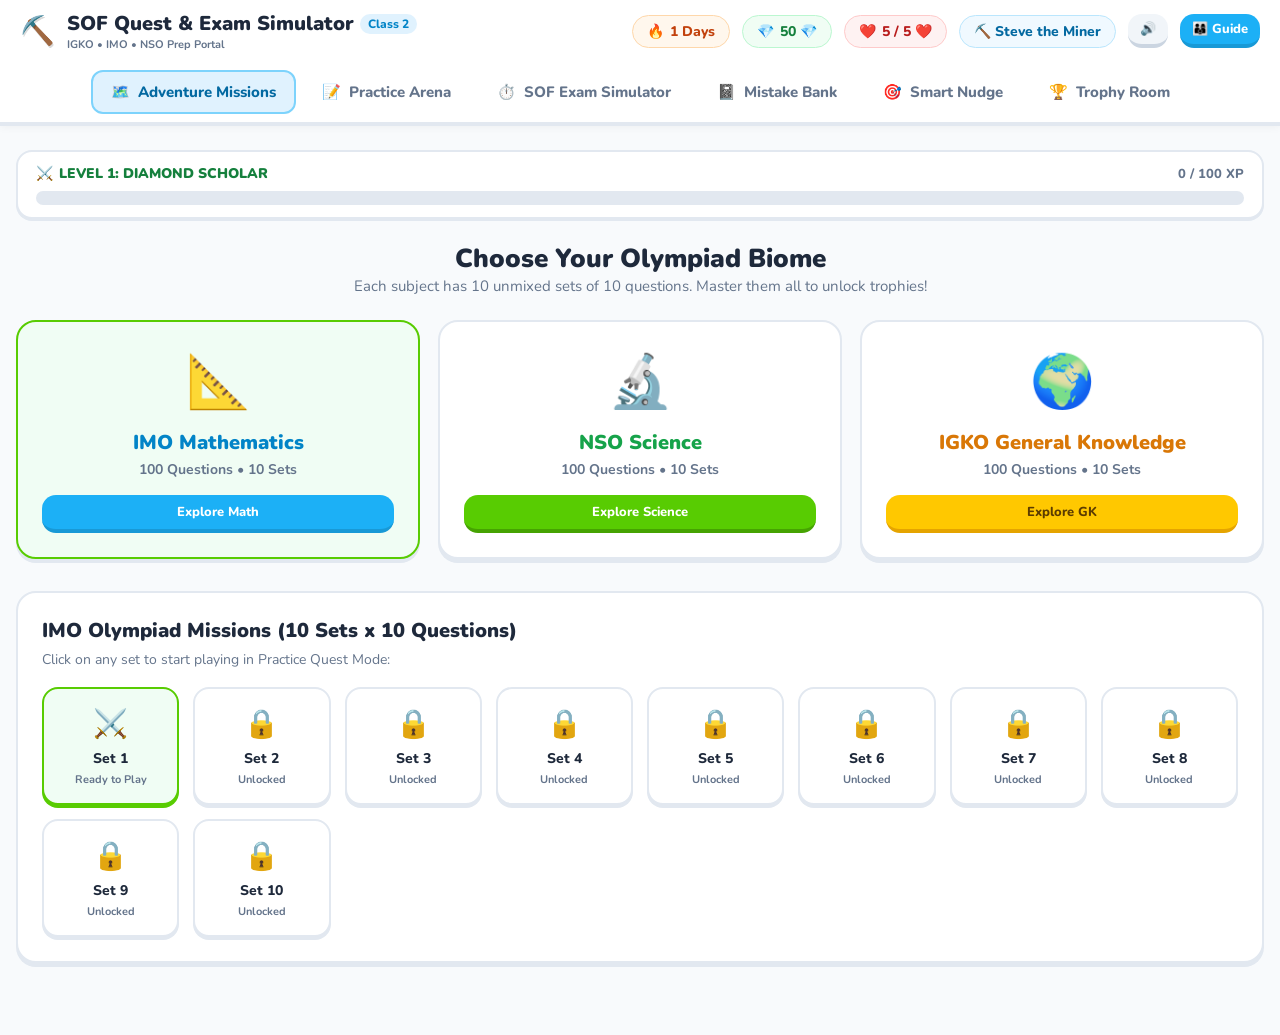
==== index.html @ 1755561b "Initial commit: SOF Olympiad Class 2 prep app, 300 Qs, mockups, and exam simulator" ====
<!DOCTYPE html>
<html lang="en">
<head>
  <meta charset="UTF-8">
  <meta name="viewport" content="width=device-width, initial-scale=1.0">
  <title>SOF Olympiad Class 2 - Quest & Official Exam Simulator</title>
  <link rel="preconnect" href="https://fonts.googleapis.com">
  <link href="https://fonts.googleapis.com/css2?family=Nunito:wght@600;700;800;900&display=swap" rel="stylesheet">
  <link rel="stylesheet" href="css/main.css">
  <link rel="stylesheet" href="css/minecraft-theme.css">
  <link rel="stylesheet" href="css/exam-simulator.css">
</head>
<body>

  <!-- Top Navigation Header -->
  <header class="app-header">
    <div class="header-inner">
      <div class="brand-section" onclick="window.app.switchTab('quest')">
        <span class="brand-icon">⛏️</span>
        <div>
          <div class="brand-title">
            SOF Quest & Exam Simulator
            <span class="brand-badge">Class 2</span>
          </div>
          <div style="font-size: 11px; color: var(--text-muted); font-weight: 700;">IGKO • IMO • NSO Prep Portal</div>
        </div>
      </div>

      <!-- Minecraft Status HUD -->
      <div class="mc-hud">
        <div class="mc-stat-pill streak" title="Daily Practice Streak">
          <span>🔥</span>
          <span id="hud-streak-val">1 Day</span>
        </div>
        <div class="mc-stat-pill emeralds" title="Minecraft Emeralds Earned">
          <span>💎</span>
          <span id="hud-emeralds-val">50 💎</span>
        </div>
        <div class="mc-stat-pill hearts" title="Hearts Remaining">
          <span>❤️</span>
          <span id="hud-hearts-val">5 / 5 ❤️</span>
        </div>
        <div class="mc-stat-pill companion" title="Click to Change Mascot Companion" onclick="window.app.switchTab('trophies')">
          <span id="hud-companion-val">⛏️ Steve</span>
        </div>

        <!-- Utility Buttons -->
        <button class="btn-tactile btn-secondary" style="padding: 6px 12px; font-size: 13px;" onclick="window.audioManager.toggleSpeech(); alert('Voice read-aloud: ' + (window.audioManager.speechEnabled ? 'ON' : 'OFF'));">
          🔊
        </button>
        <button class="btn-tactile btn-blue" style="padding: 6px 12px; font-size: 13px;" onclick="window.app.openParentModal()">
          👨‍👩‍👦 Guide
        </button>
      </div>
    </div>

    <!-- Navigation Tabs Bar -->
    <nav class="nav-tabs-bar">
      <button class="nav-tab-btn active" id="nav-btn-quest" onclick="window.app.switchTab('quest')">
        <span>🗺️</span>
        <span>Adventure Missions</span>
      </button>
      <button class="nav-tab-btn" id="nav-btn-quiz" onclick="window.app.switchTab('quiz')">
        <span>📝</span>
        <span>Practice Arena</span>
      </button>
      <button class="nav-tab-btn" id="nav-btn-exam" onclick="window.app.switchTab('exam')">
        <span>⏱️</span>
        <span>SOF Exam Simulator</span>
      </button>
      <button class="nav-tab-btn" id="nav-btn-mistakes" onclick="window.app.switchTab('mistakes')">
        <span>📓</span>
        <span>Mistake Bank</span>
      </button>
      <button class="nav-tab-btn" id="nav-btn-weakareas" onclick="window.app.switchTab('weakareas')">
        <span>🎯</span>
        <span>Smart Nudge</span>
      </button>
      <button class="nav-tab-btn" id="nav-btn-trophies" onclick="window.app.switchTab('trophies')">
        <span>🏆</span>
        <span>Trophy Room</span>
      </button>
    </nav>
  </header>

  <!-- Main Application Stage -->
  <main class="main-stage">
    
    <!-- Minecraft XP Bar Widget -->
    <div class="xp-level-container">
      <div class="xp-header">
        <div class="xp-title">
          <span>⚔️</span>
          <span id="hud-level-title">LEVEL 1: DIAMOND SCHOLAR</span>
        </div>
        <div class="xp-ratio" id="hud-xp-ratio">0 / 100 XP</div>
      </div>
      <div class="xp-bar-track">
        <div class="xp-bar-fill" id="hud-xp-fill" style="width: 0%;"></div>
      </div>
    </div>

    <!-- ========================================== -->
    <!-- TAB 1: ADVENTURE MISSIONS (SUBJECT & SETS) -->
    <!-- ========================================== -->
    <section id="pane-quest" class="tab-pane active">
      <div style="text-align: center; margin-bottom: 24px;">
        <h1 style="font-size: 26px; font-weight: 900; color: #1e293b;">Choose Your Olympiad Biome</h1>
        <p style="color: var(--text-muted); font-size: 15px;">Each subject has 10 unmixed sets of 10 questions. Master them all to unlock trophies!</p>
      </div>

      <!-- Subject Biome Selector -->
      <div class="grid-3" style="margin-bottom: 32px;">
        <div class="biome-card active-subject" id="biome-imo" onclick="window.app.selectSubject('IMO')">
          <div class="biome-icon">📐</div>
          <div class="biome-title" style="color: #0284c7;">IMO Mathematics</div>
          <div class="biome-subtitle">100 Questions • 10 Sets</div>
          <button class="btn-tactile btn-blue" style="width: 100%; font-size: 13px; padding: 8px;">Explore Math</button>
        </div>

        <div class="biome-card" id="biome-nso" onclick="window.app.selectSubject('NSO')">
          <div class="biome-icon">🔬</div>
          <div class="biome-title" style="color: #16a34a;">NSO Science</div>
          <div class="biome-subtitle">100 Questions • 10 Sets</div>
          <button class="btn-tactile btn-green" style="width: 100%; font-size: 13px; padding: 8px;">Explore Science</button>
        </div>

        <div class="biome-card" id="biome-igko" onclick="window.app.selectSubject('IGKO')">
          <div class="biome-icon">🌍</div>
          <div class="biome-title" style="color: #d97706;">IGKO General Knowledge</div>
          <div class="biome-subtitle">100 Questions • 10 Sets</div>
          <button class="btn-tactile btn-yellow" style="width: 100%; font-size: 13px; padding: 8px;">Explore GK</button>
        </div>
      </div>

      <!-- Mission Sets Grid -->
      <div class="card-box">
        <h2 id="active-subject-title" style="font-size: 20px; font-weight: 900; margin-bottom: 6px; color: #1e293b;">
          IMO Mathematics Missions (10 Sets x 10 Questions)
        </h2>
        <p style="color: var(--text-muted); font-size: 14px; margin-bottom: 16px;">Click on any set to start playing in Practice Quest Mode:</p>
        <div class="set-nodes-grid" id="sets-node-container"></div>
      </div>
    </section>

    <!-- ========================================== -->
    <!-- TAB 2: PRACTICE QUIZ ARENA                -->
    <!-- ========================================== -->
    <section id="pane-quiz" class="tab-pane">
      <div id="practice-card-container">
        <!-- Will be dynamically populated by QuizEngine -->
        <div style="text-align: center; padding: 48px; background: #fff; border-radius: 20px; border: 2px solid var(--border);">
          <div style="font-size: 48px; margin-bottom: 12px;">🗺️</div>
          <h3 style="font-size: 20px; font-weight: 800; margin-bottom: 8px;">No Quiz Currently Running</h3>
          <p style="color: var(--text-muted); font-size: 15px; margin-bottom: 20px;">
            Head over to the Adventure Missions tab and choose a question set to begin!
          </p>
          <button class="btn-tactile btn-blue" onclick="window.app.switchTab('quest')">
            Pick a Mission Set ➜
          </button>
        </div>
      </div>
    </section>

    <!-- ========================================== -->
    <!-- TAB 3: SOF EXAM SIMULATOR (TCS iON)        -->
    <!-- ========================================== -->
    <section id="pane-exam" class="tab-pane">
      <div style="margin-bottom: 24px;">
        <h1 style="font-size: 26px; font-weight: 900; color: #02569b;">SOF Official Exam Simulator</h1>
        <p style="color: var(--text-muted); font-size: 15px;">
          Replicates the real Science Olympiad Foundation (TCS iON) computer exam screen to build test-day familiarity.
        </p>
      </div>

      <!-- Quick Launch Exam Bar -->
      <div class="card-box" style="margin-bottom: 24px; background: #f0fdf4; border-color: #bbf7d0;">
        <h3 style="font-size: 18px; font-weight: 900; color: #166534; margin-bottom: 12px;">Choose Exam Configuration</h3>
        <div style="display: flex; gap: 12px; flex-wrap: wrap; align-items: center;">
          <select id="exam-subject-select" style="padding: 10px 14px; border-radius: 10px; border: 2px solid #cbd5e1; font-weight: 700; font-size: 15px;">
            <option value="IMO">IMO (Mathematics Olympiad)</option>
            <option value="NSO">NSO (Science Olympiad)</option>
            <option value="IGKO">IGKO (General Knowledge Olympiad)</option>
          </select>
          <button class="btn-tactile btn-green" onclick="window.quizEngine.startOfficialExam(document.getElementById('exam-subject-select').value, false)">
            Launch Full 35-Q Mock (60 Mins) 🚀
          </button>
          <button class="btn-tactile btn-blue" onclick="window.quizEngine.startOfficialExam(document.getElementById('exam-subject-select').value, true)">
            Launch Quick 10-Q Mock (15 Mins) ⏱️
          </button>
        </div>
      </div>

      <div id="exam-sim-container">
        <div style="text-align: center; padding: 48px; background: #fff; border-radius: 16px; border: 1px solid #cfd8dc;">
          <div style="font-size: 56px; margin-bottom: 12px;">⏱️</div>
          <h3 style="font-size: 20px; font-weight: 800; color: #02569b; margin-bottom: 8px;">Exam Room Standing By</h3>
          <p style="color: #64748b; font-size: 15px;">Select your subject above and click Launch to start the timed exam simulator.</p>
        </div>
      </div>
    </section>

    <!-- ========================================== -->
    <!-- TAB 4: MISTAKE BANK (WRONG QUESTION NOTEBOOK)-->
    <!-- ========================================== -->
    <section id="pane-mistakes" class="tab-pane">
      <div style="display: flex; justify-content: space-between; align-items: flex-start; flex-wrap: wrap; gap: 12px; margin-bottom: 24px;">
        <div>
          <h1 style="font-size: 26px; font-weight: 900; color: #1e293b;">Notebook of Growth (Mistake Bank)</h1>
          <p style="color: var(--text-muted); font-size: 15px;">
            "Mistakes are diamonds in disguise!" Retry each question to turn it into a shiny master diamond.
          </p>
        </div>
        <span class="brand-badge" id="mistakes-count-badge" style="background: #fee2e2; color: #b91c1c; font-size: 14px; padding: 6px 14px;">
          0 Questions
        </span>
      </div>

      <!-- Subject Filters -->
      <div style="display: flex; gap: 8px; margin-bottom: 20px; flex-wrap: wrap;">
        <button class="btn-tactile btn-secondary" style="font-size: 13px; padding: 6px 14px;" onclick="window.mistakeBank.setFilter('ALL')">All Subjects</button>
        <button class="btn-tactile btn-secondary" style="font-size: 13px; padding: 6px 14px;" onclick="window.mistakeBank.setFilter('IMO')">IMO (Math)</button>
        <button class="btn-tactile btn-secondary" style="font-size: 13px; padding: 6px 14px;" onclick="window.mistakeBank.setFilter('NSO')">NSO (Science)</button>
        <button class="btn-tactile btn-secondary" style="font-size: 13px; padding: 6px 14px;" onclick="window.mistakeBank.setFilter('IGKO')">IGKO (GK)</button>
      </div>

      <div id="mistakes-list"></div>
    </section>

    <!-- ========================================== -->
    <!-- TAB 5: SMART NUDGE & WEAK AREAS           -->
    <!-- ========================================== -->
    <section id="pane-weakareas" class="tab-pane">
      <div style="margin-bottom: 24px;">
        <h1 style="font-size: 26px; font-weight: 900; color: #1e293b;">Syllabus Mastery & Smart Nudges</h1>
        <p style="color: var(--text-muted); font-size: 15px;">
          Our diagnostic engine tracks accuracy across every chapter and generates 1-click 5-question power workouts.
        </p>
      </div>

      <div id="smart-nudge-banner" style="margin-bottom: 28px;"></div>

      <h2 style="font-size: 20px; font-weight: 900; margin-bottom: 14px;">Chapter Mastery Breakdown</h2>
      <div class="grid-3" id="topics-mastery-grid"></div>
    </section>

    <!-- ========================================== -->
    <!-- TAB 6: TROPHY ROOM & COMPANIONS           -->
    <!-- ========================================== -->
    <section id="pane-trophies" class="tab-pane">
      <div style="margin-bottom: 24px;">
        <h1 style="font-size: 26px; font-weight: 900; color: #1e293b;">Minecraft Companions & Trophy Room</h1>
        <p style="color: var(--text-muted); font-size: 15px;">
          Switch your active study buddy and see all the badges you've unlocked!
        </p>
      </div>

      <h2 style="font-size: 20px; font-weight: 900; margin-bottom: 14px;">Select Active Mascot Buddy</h2>
      <div style="display: flex; gap: 14px; margin-bottom: 32px; flex-wrap: wrap;" id="mascot-select-container"></div>

      <h2 style="font-size: 20px; font-weight: 900; margin-bottom: 14px;">Unlocked Badges & Achievements</h2>
      <div class="grid-2" id="badges-grid-container"></div>
    </section>

  </main>

  <!-- ========================================== -->
  <!-- PARENT & CAREGIVER MODAL GUIDE             -->
  <!-- ========================================== -->
  <div class="modal-overlay" id="parent-guide-modal" onclick="if(event.target === this) window.app.closeParentModal()">
    <div class="modal-card">
      <div style="display: flex; justify-content: space-between; align-items: center; border-bottom: 2px solid var(--border); padding-bottom: 14px; margin-bottom: 18px;">
        <h2 style="font-size: 22px; font-weight: 900; color: #1e293b;">👨‍👩‍👦 Parent & Caregiver Quick Guide</h2>
        <button class="btn-tactile btn-secondary" style="padding: 4px 10px; font-size: 14px;" onclick="window.app.closeParentModal()">✕</button>
      </div>

      <div style="line-height: 1.6; font-size: 15px; color: #334155;">
        <p style="margin-bottom: 12px;">
          <strong>Welcome!</strong> This platform is designed specifically for your child in <strong>Class 2</strong> preparing for the Science Olympiad Foundation (SOF) exams in <strong>IGKO</strong>, <strong>IMO</strong>, and <strong>NSO</strong>.
        </p>

        <h4 style="font-weight: 900; color: #0284c7; margin: 16px 0 6px;">1. Daily Practice (10 Questions at a time)</h4>
        <p style="margin-bottom: 12px;">
          Go to the <strong>Adventure Missions</strong> tab, select a subject, and click on any Set. Each set has 10 unmixed questions. Click the <strong>🔊 Read</strong> button on any question if your child needs audio assistance.
        </p>

        <h4 style="font-weight: 900; color: #0284c7; margin: 16px 0 6px;">2. Overcoming Mistakes</h4>
        <p style="margin-bottom: 12px;">
          Any question answered incorrectly is automatically stored in the <strong>Mistake Bank</strong>. Sit with your child once or twice a week to hit <em>"Retry & Master"</em>.
        </p>

        <h4 style="font-weight: 900; color: #0284c7; margin: 16px 0 6px;">3. Weekend Mock Exams</h4>
        <p style="margin-bottom: 12px;">
          In the <strong>SOF Exam Simulator</strong> tab, launch the <em>Quick 10-Q Mock</em> or the <em>Full 35-Q Mock</em> to simulate real exam-room conditions with the official TCS iON layout.
        </p>

        <h4 style="font-weight: 900; color: #0284c7; margin: 16px 0 6px;">4. Resetting Data</h4>
        <p style="margin-bottom: 16px;">
          If you want your child to practice again from a completely clean slate, click the button below.
        </p>

        <button class="btn-tactile btn-red" style="width: 100%; font-size: 14px;" onclick="window.app.confirmParentReset()">
          Reset All Progress for Fresh Start 🔄
        </button>
      </div>
    </div>
  </div>

  <!-- Application Data Scripts -->
  <script src="data/igko-questions.js"></script>
  <script src="data/imo-questions.js"></script>
  <script src="data/nso-questions.js"></script>
  <script src="data/badges.js"></script>

  <!-- Application Engine Scripts -->
  <script src="js/audio-manager.js"></script>
  <script src="js/confetti.js"></script>
  <script src="js/storage.js"></script>
  <script src="js/mistake-bank.js"></script>
  <script src="js/weak-areas.js"></script>
  <script src="js/quiz-engine.js"></script>
  <script src="js/app.js"></script>
</body>
</html>
---- css/main.css ----
/* Main CSS: Design Tokens, Layout, and Core Components */
:root {
  --primary: #58cc02;
  --primary-dark: #46a302;
  --blue: #1cb0f6;
  --blue-dark: #1899d6;
  --yellow: #ffc800;
  --yellow-dark: #e5a400;
  --orange: #ff9600;
  --red: #ff4b4b;
  --red-dark: #d33131;
  --purple: #a855f7;
  --purple-dark: #7e22ce;
  
  --bg: #f8fafc;
  --card-bg: #ffffff;
  --text-main: #1e293b;
  --text-muted: #64748b;
  --border: #e2e8f0;
  --border-strong: #cbd5e1;

  --font-main: 'Nunito', -apple-system, BlinkMacSystemFont, "Segoe UI", Roboto, sans-serif;
}

* {
  box-sizing: border-box;
  margin: 0;
  padding: 0;
  font-family: var(--font-main);
  -webkit-tap-highlight-color: transparent;
}

body {
  background-color: var(--bg);
  color: var(--text-main);
  min-height: 100vh;
  display: flex;
  flex-direction: column;
}

/* App Header */
.app-header {
  background: #ffffff;
  border-bottom: 2px solid var(--border);
  position: sticky;
  top: 0;
  z-index: 100;
  box-shadow: 0 2px 8px rgba(0, 0, 0, 0.04);
}

.header-inner {
  max-width: 1280px;
  margin: 0 auto;
  padding: 10px 20px;
  display: flex;
  align-items: center;
  justify-content: space-between;
  flex-wrap: wrap;
  gap: 12px;
}

.brand-section {
  display: flex;
  align-items: center;
  gap: 12px;
  cursor: pointer;
}

.brand-icon {
  font-size: 28px;
  filter: drop-shadow(1px 2px 0px rgba(0,0,0,0.15));
}

.brand-title {
  font-size: 20px;
  font-weight: 900;
  color: #1e293b;
  display: flex;
  align-items: center;
  gap: 6px;
}

.brand-badge {
  background: #e0f2fe;
  color: #0284c7;
  font-size: 12px;
  font-weight: 800;
  padding: 2px 8px;
  border-radius: 99px;
}

/* Nav Tabs */
.nav-tabs-bar {
  background: #ffffff;
  border-bottom: 2px solid var(--border);
  display: flex;
  justify-content: center;
  gap: 6px;
  padding: 8px 16px;
  overflow-x: auto;
  white-space: nowrap;
}

.nav-tab-btn {
  background: transparent;
  border: 2px solid transparent;
  border-radius: 12px;
  padding: 10px 18px;
  font-size: 15px;
  font-weight: 800;
  color: var(--text-muted);
  cursor: pointer;
  display: flex;
  align-items: center;
  gap: 8px;
  transition: all 0.15s ease;
}

.nav-tab-btn:hover {
  background: #f1f5f9;
  color: var(--text-main);
}

.nav-tab-btn.active {
  background: #e0f2fe;
  color: #0369a1;
  border-color: #7dd3fc;
}

/* Main Container */
.main-stage {
  flex: 1;
  max-width: 1280px;
  margin: 0 auto;
  padding: 24px 16px 48px;
  width: 100%;
}

.tab-pane {
  display: none;
}

.tab-pane.active {
  display: block;
  animation: tabFadeIn 0.2s ease-out;
}

@keyframes tabFadeIn {
  from { opacity: 0; transform: translateY(6px); }
  to { opacity: 1; transform: translateY(0); }
}

/* Tactile Buttons */
.btn-tactile {
  display: inline-flex;
  align-items: center;
  justify-content: center;
  gap: 8px;
  padding: 12px 22px;
  border-radius: 14px;
  font-weight: 800;
  font-size: 15px;
  cursor: pointer;
  border: none;
  border-bottom: 4px solid;
  transition: transform 0.1s, border-bottom-width 0.1s;
  text-decoration: none;
}

.btn-tactile:active {
  transform: translateY(3px);
  border-bottom-width: 1px !important;
}

.btn-green {
  background: var(--primary);
  color: #ffffff;
  border-bottom-color: var(--primary-dark);
}

.btn-blue {
  background: var(--blue);
  color: #ffffff;
  border-bottom-color: var(--blue-dark);
}

.btn-yellow {
  background: var(--yellow);
  color: #5c3c00;
  border-bottom-color: var(--yellow-dark);
}

.btn-red {
  background: var(--red);
  color: #ffffff;
  border-bottom-color: var(--red-dark);
}

.btn-purple {
  background: var(--purple);
  color: #ffffff;
  border-bottom-color: var(--purple-dark);
}

.btn-secondary {
  background: #f1f5f9;
  color: #334155;
  border-bottom-color: #cbd5e1;
}

/* Cards & Containers */
.card-box {
  background: var(--card-bg);
  border: 2px solid var(--border);
  border-radius: 20px;
  padding: 24px;
  box-shadow: 0 4px 0 var(--border);
  margin-bottom: 24px;
}

/* Grid Layouts */
.grid-2 {
  display: grid;
  grid-template-columns: repeat(auto-fit, minmax(280px, 1fr));
  gap: 20px;
}

.grid-3 {
  display: grid;
  grid-template-columns: repeat(auto-fit, minmax(240px, 1fr));
  gap: 18px;
}

/* Modals */
.modal-overlay {
  position: fixed;
  top: 0;
  left: 0;
  right: 0;
  bottom: 0;
  background: rgba(0, 0, 0, 0.55);
  display: none;
  align-items: center;
  justify-content: center;
  z-index: 1000;
  padding: 16px;
  backdrop-filter: blur(2px);
}

.modal-card {
  background: #ffffff;
  border-radius: 24px;
  max-width: 600px;
  width: 100%;
  padding: 28px;
  box-shadow: 0 16px 40px rgba(0,0,0,0.25);
  max-height: 90vh;
  overflow-y: auto;
}

/* Responsive adjustments */
@media (max-width: 768px) {
  .header-inner {
    padding: 8px 12px;
  }
  .brand-title {
    font-size: 17px;
  }
  .nav-tab-btn {
    padding: 8px 12px;
    font-size: 13px;
  }
  .main-stage {
    padding: 16px 10px;
  }
  .card-box {
    padding: 18px 14px;
  }
}
---- css/minecraft-theme.css ----
/* Minecraft Gamification & Companion Styling */

/* Minecraft HUD in Header */
.mc-hud {
  display: flex;
  align-items: center;
  gap: 12px;
  flex-wrap: wrap;
}

.mc-stat-pill {
  display: flex;
  align-items: center;
  gap: 6px;
  padding: 6px 14px;
  border-radius: 99px;
  background: #f1f5f9;
  font-weight: 800;
  font-size: 14px;
  border: 1px solid var(--border);
}

.mc-stat-pill.streak {
  background: #fff7ed;
  border-color: #fed7aa;
  color: #c2410c;
}

.mc-stat-pill.emeralds {
  background: #f0fdf4;
  border-color: #bbf7d0;
  color: #15803d;
}

.mc-stat-pill.hearts {
  background: #fef2f2;
  border-color: #fecaca;
  color: #b91c1c;
}

.mc-stat-pill.companion {
  background: #f0f9ff;
  border-color: #bae6fd;
  color: #0369a1;
  cursor: pointer;
}

/* XP Bar Widget */
.xp-level-container {
  margin-bottom: 22px;
  background: #ffffff;
  border: 2px solid var(--border);
  border-radius: 16px;
  padding: 12px 18px;
  box-shadow: 0 2px 0 var(--border);
}

.xp-header {
  display: flex;
  justify-content: space-between;
  align-items: center;
  margin-bottom: 8px;
}

.xp-title {
  font-weight: 900;
  font-size: 14px;
  color: #15803d;
  display: flex;
  align-items: center;
  gap: 6px;
}

.xp-ratio {
  font-size: 13px;
  font-weight: 800;
  color: var(--text-muted);
}

.xp-bar-track {
  height: 14px;
  background: #e2e8f0;
  border-radius: 99px;
  overflow: hidden;
  position: relative;
}

.xp-bar-fill {
  height: 100%;
  background: linear-gradient(90deg, #22c55e, #10b981);
  border-radius: 99px;
  transition: width 0.4s cubic-bezier(0.4, 0, 0.2, 1);
}

/* Mascot Speech Bubble */
.mascot-speech-container {
  display: flex;
  gap: 16px;
  align-items: center;
  margin-bottom: 24px;
  background: #f0fdf4;
  border: 2px solid #bbf7d0;
  border-radius: 20px;
  padding: 16px 20px;
}

.mascot-avatar-box {
  width: 64px;
  height: 64px;
  border-radius: 16px;
  background: #dcfce7;
  border: 2px solid #86efac;
  display: flex;
  align-items: center;
  justify-content: center;
  flex-shrink: 0;
  font-size: 32px;
}

.mascot-text-box {
  flex: 1;
}

.mascot-name-tag {
  font-size: 13px;
  font-weight: 900;
  color: #15803d;
  text-transform: uppercase;
  margin-bottom: 2px;
}

.mascot-quote {
  font-size: 16px;
  font-weight: 800;
  color: #14532d;
  line-height: 1.4;
}

/* Biome Mission Selector Cards */
.biome-card {
  background: #ffffff;
  border: 2px solid var(--border);
  border-radius: 20px;
  padding: 24px;
  text-align: center;
  cursor: pointer;
  box-shadow: 0 4px 0 var(--border);
  transition: transform 0.15s, border-color 0.15s;
  display: flex;
  flex-direction: column;
  align-items: center;
}

.biome-card:hover {
  transform: translateY(-4px);
  border-color: var(--blue);
  box-shadow: 0 8px 0 var(--border);
}

.biome-card.active-subject {
  border-color: var(--primary);
  background: #f0fdf4;
}

.biome-icon {
  font-size: 52px;
  margin-bottom: 12px;
}

.biome-title {
  font-size: 20px;
  font-weight: 900;
  margin-bottom: 4px;
}

.biome-subtitle {
  font-size: 14px;
  color: var(--text-muted);
  font-weight: 700;
  margin-bottom: 16px;
}

/* Question Set Nodes */
.set-nodes-grid {
  display: grid;
  grid-template-columns: repeat(auto-fill, minmax(130px, 1fr));
  gap: 14px;
  margin-top: 18px;
}

.set-node-card {
  background: #ffffff;
  border: 2px solid var(--border);
  border-radius: 16px;
  padding: 16px 12px;
  text-align: center;
  cursor: pointer;
  box-shadow: 0 3px 0 var(--border);
  transition: all 0.15s ease;
}

.set-node-card:hover {
  border-color: var(--primary);
  transform: translateY(-2px);
}

.set-node-card.completed {
  background: #fefce8;
  border-color: #fde047;
}

.set-node-card.current {
  background: #f0fdf4;
  border-color: var(--primary);
  box-shadow: 0 3px 0 var(--primary);
}

.set-node-icon {
  font-size: 28px;
  margin-bottom: 6px;
}

.set-node-title {
  font-size: 14px;
  font-weight: 800;
}

.set-node-status {
  font-size: 11px;
  font-weight: 700;
  color: var(--text-muted);
  margin-top: 4px;
}

/* Achievement Badges */
.badge-card {
  background: #ffffff;
  border: 2px solid var(--border);
  border-radius: 18px;
  padding: 18px;
  display: flex;
  align-items: center;
  gap: 16px;
  box-shadow: 0 3px 0 var(--border);
}

.badge-card.unlocked {
  background: #f0fdf4;
  border-color: #86efac;
}

.badge-card.locked {
  opacity: 0.6;
  filter: grayscale(80%);
}

.badge-icon-box {
  font-size: 40px;
  width: 60px;
  height: 60px;
  border-radius: 14px;
  background: #f8fafc;
  display: flex;
  align-items: center;
  justify-content: center;
  flex-shrink: 0;
}
---- css/exam-simulator.css ----
/* Official SOF / TCS iON Exam Simulator Layout */

.exam-simulator-view {
  display: flex;
  flex-direction: column;
  background: #ffffff;
  border: 1px solid #cfd8dc;
  border-radius: 12px;
  overflow: hidden;
  box-shadow: 0 4px 16px rgba(0,0,0,0.06);
}

/* Exam Header */
.ion-header {
  background: #02569b;
  color: #ffffff;
  padding: 12px 20px;
  display: flex;
  justify-content: space-between;
  align-items: center;
  flex-wrap: wrap;
  gap: 10px;
}

.ion-exam-info {
  display: flex;
  align-items: center;
  gap: 12px;
}

.ion-badge {
  background: #ffffff;
  color: #02569b;
  font-weight: 900;
  padding: 3px 8px;
  border-radius: 4px;
  font-size: 14px;
}

.ion-title {
  font-weight: 700;
  font-size: 15px;
}

.ion-timer {
  background: #ffffff;
  color: #c62828;
  font-weight: 800;
  font-size: 17px;
  padding: 6px 14px;
  border-radius: 6px;
  display: flex;
  align-items: center;
  gap: 6px;
  border: 1px solid #ef9a9a;
}

/* Section Navigation Tabs */
.ion-sections-bar {
  background: #f1f5f9;
  border-bottom: 1px solid #cbd5e1;
  display: flex;
  padding: 0 16px;
  overflow-x: auto;
}

.ion-sec-tab {
  padding: 10px 18px;
  font-size: 13px;
  font-weight: 700;
  color: #475569;
  background: transparent;
  border: none;
  border-bottom: 3px solid transparent;
  cursor: pointer;
  white-space: nowrap;
}

.ion-sec-tab.active {
  color: #02569b;
  border-bottom-color: #02569b;
  background: #ffffff;
}

/* Main Split Area */
.ion-split-stage {
  display: flex;
  min-height: 520px;
}

.ion-question-col {
  flex: 3;
  padding: 24px;
  display: flex;
  flex-direction: column;
  border-right: 1px solid #e2e8f0;
}

.ion-palette-col {
  flex: 1;
  min-width: 300px;
  max-width: 340px;
  background: #fafafa;
  display: flex;
  flex-direction: column;
}

/* Candidate Bar */
.ion-candidate-bar {
  padding: 14px 18px;
  background: #f8fafc;
  border-bottom: 1px solid #e2e8f0;
  display: flex;
  align-items: center;
  gap: 12px;
}

.ion-candidate-avatar {
  width: 44px;
  height: 44px;
  border-radius: 6px;
  background: #e2e8f0;
  display: flex;
  align-items: center;
  justify-content: center;
  font-size: 24px;
}

.ion-candidate-details {
  font-size: 13px;
}

.ion-candidate-name {
  font-weight: 800;
  color: #1e293b;
}

.ion-candidate-roll {
  color: #64748b;
  font-size: 11px;
}

/* Palette Legend */
.ion-palette-legend {
  display: grid;
  grid-template-columns: 1fr 1fr;
  gap: 6px;
  padding: 10px 14px;
  border-bottom: 1px solid #e2e8f0;
  font-size: 11px;
  background: #ffffff;
}

.ion-legend-item {
  display: flex;
  align-items: center;
  gap: 6px;
}

.ion-legend-box {
  width: 20px;
  height: 20px;
  border-radius: 4px;
  display: flex;
  align-items: center;
  justify-content: center;
  color: #fff;
  font-size: 10px;
  font-weight: 700;
}

/* 1-35 Palette Grid */
.ion-palette-grid {
  padding: 14px;
  display: grid;
  grid-template-columns: repeat(5, 1fr);
  gap: 8px;
  overflow-y: auto;
  flex: 1;
  max-height: 380px;
}

.ion-palette-btn {
  aspect-ratio: 1;
  border-radius: 4px;
  border: 1px solid #cbd5e1;
  background: #f8fafc;
  color: #334155;
  font-weight: 800;
  font-size: 13px;
  cursor: pointer;
  display: flex;
  align-items: center;
  justify-content: center;
  transition: all 0.1s;
}

.ion-palette-btn:hover {
  border-color: #02569b;
}

.ion-palette-btn.current {
  box-shadow: 0 0 0 2px #f59e0b;
}

.ion-palette-btn.answered {
  background: #2e7d32;
  color: #ffffff;
  border-color: #1b5e20;
}

.ion-palette-btn.not-answered {
  background: #c62828;
  color: #ffffff;
  border-color: #b71c1c;
}

.ion-palette-btn.marked-review {
  background: #6a1b9a;
  color: #ffffff;
  border-color: #4a148c;
}

/* Question Area */
.ion-q-num {
  font-size: 16px;
  font-weight: 800;
  color: #02569b;
  margin-bottom: 12px;
}

.ion-q-statement {
  font-size: 18px;
  font-weight: 700;
  line-height: 1.5;
  margin-bottom: 20px;
  color: #1e293b;
}

.ion-options-group {
  display: flex;
  flex-direction: column;
  gap: 12px;
  margin-bottom: 24px;
}

.ion-opt-row {
  display: flex;
  align-items: center;
  gap: 14px;
  padding: 14px 18px;
  border: 1px solid #cbd5e1;
  border-radius: 8px;
  cursor: pointer;
  background: #ffffff;
  transition: background 0.15s;
}

.ion-opt-row:hover {
  background: #f0fdf4;
}

.ion-opt-row input[type="radio"] {
  width: 18px;
  height: 18px;
  cursor: pointer;
}

.ion-opt-text {
  font-size: 16px;
  font-weight: 700;
}

/* Exam Action Bottom Bar */
.ion-bottom-actions {
  margin-top: auto;
  padding-top: 20px;
  border-top: 1px solid #e2e8f0;
  display: flex;
  justify-content: space-between;
  align-items: center;
  flex-wrap: wrap;
  gap: 10px;
}

/* Scorecard & Summary */
.scorecard-banner {
  background: linear-gradient(135deg, #02569b, #0369a1);
  color: #ffffff;
  border-radius: 20px;
  padding: 32px;
  text-align: center;
  margin-bottom: 24px;
}

.score-big {
  font-size: 56px;
  font-weight: 900;
  margin: 12px 0 6px;
}

.score-pct {
  font-size: 20px;
  opacity: 0.9;
}

@media (max-width: 850px) {
  .ion-split-stage {
    flex-direction: column-reverse;
  }
  .ion-palette-col {
    max-width: 100%;
    min-width: auto;
    border-top: 2px solid #e2e8f0;
  }
}
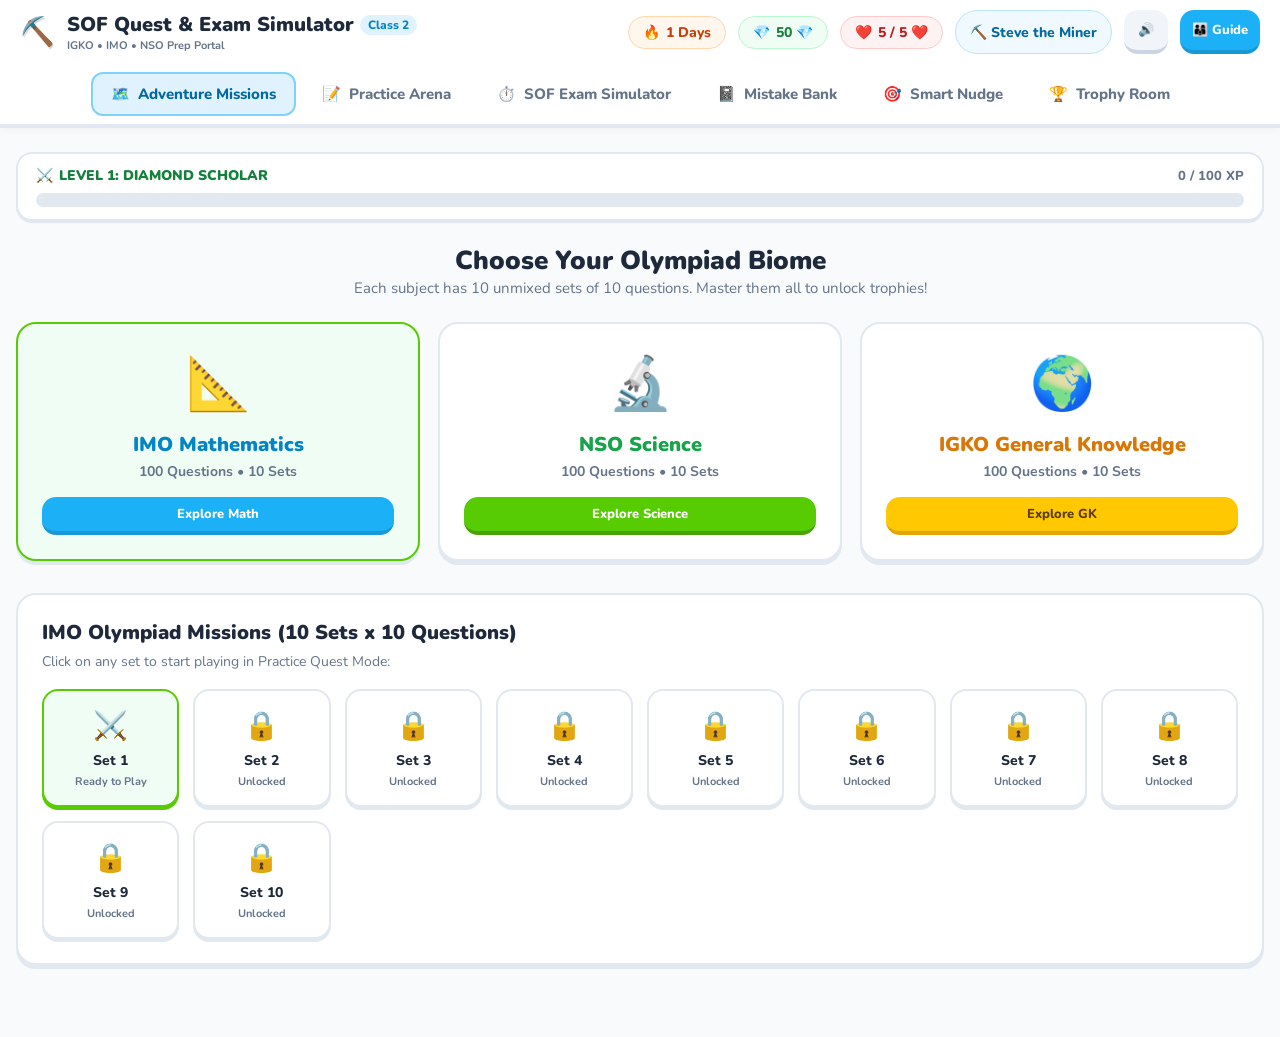
==== commit 14be1784: "Fix audit findings, verify 300 Q&As, add iPad PWA support - Data: rewrite broken imo-10-3 cryptarith" ====
--- a/index.html
+++ b/index.html
@@ -2,8 +2,16 @@
 <html lang="en">
 <head>
   <meta charset="UTF-8">
-  <meta name="viewport" content="width=device-width, initial-scale=1.0">
+  <meta name="viewport" content="width=device-width, initial-scale=1.0, viewport-fit=cover">
+  <meta name="description" content="Offline-first Class 2 Olympiad practice (IGKO, IMO, NSO) with Minecraft quests and the official SOF exam simulator.">
+  <meta name="theme-color" content="#58cc02">
   <title>SOF Olympiad Class 2 - Quest & Official Exam Simulator</title>
+  <link rel="manifest" href="manifest.webmanifest">
+  <meta name="mobile-web-app-capable" content="yes">
+  <meta name="apple-mobile-web-app-capable" content="yes">
+  <meta name="apple-mobile-web-app-status-bar-style" content="default">
+  <meta name="apple-mobile-web-app-title" content="SOF Quest">
+  <link rel="apple-touch-icon" href="icons/icon-180.png">
   <link rel="preconnect" href="https://fonts.googleapis.com">
   <link href="https://fonts.googleapis.com/css2?family=Nunito:wght@600;700;800;900&display=swap" rel="stylesheet">
   <link rel="stylesheet" href="css/main.css">
@@ -40,15 +48,15 @@
           <span>❤️</span>
           <span id="hud-hearts-val">5 / 5 ❤️</span>
         </div>
-        <div class="mc-stat-pill companion" title="Click to Change Mascot Companion" onclick="window.app.switchTab('trophies')">
+        <div class="mc-stat-pill companion" title="Click to Change Mascot Companion" onclick="window.app.switchTab('trophies')" role="button" tabindex="0" aria-label="Open Trophy Room">
           <span id="hud-companion-val">⛏️ Steve</span>
         </div>
 
         <!-- Utility Buttons -->
-        <button class="btn-tactile btn-secondary" style="padding: 6px 12px; font-size: 13px;" onclick="window.audioManager.toggleSpeech(); alert('Voice read-aloud: ' + (window.audioManager.speechEnabled ? 'ON' : 'OFF'));">
+        <button class="btn-tactile btn-secondary touch-44" style="padding: 6px 12px; font-size: 13px;" onclick="window.audioManager.toggleSpeech(); alert('Voice read-aloud: ' + (window.audioManager.speechEnabled ? 'ON' : 'OFF'));" aria-label="Toggle read aloud">
           🔊
         </button>
-        <button class="btn-tactile btn-blue" style="padding: 6px 12px; font-size: 13px;" onclick="window.app.openParentModal()">
+        <button class="btn-tactile btn-blue touch-44" style="padding: 6px 12px; font-size: 13px;" onclick="window.app.openParentModal()">
           👨‍👩‍👦 Guide
         </button>
       </div>
@@ -313,6 +321,7 @@
   <script src="data/badges.js"></script>
 
   <!-- Application Engine Scripts -->
+  <script src="js/util.js"></script>
   <script src="js/audio-manager.js"></script>
   <script src="js/confetti.js"></script>
   <script src="js/storage.js"></script>
--- a/css/main.css
+++ b/css/main.css
@@ -34,8 +34,22 @@
   background-color: var(--bg);
   color: var(--text-main);
   min-height: 100vh;
+  min-height: 100dvh; /* iOS Safari: dynamic viewport avoids toolbar jumps */
   display: flex;
   flex-direction: column;
+  touch-action: manipulation; /* kill double-tap zoom delay, keep pinch zoom */
+  padding: env(safe-area-inset-top) env(safe-area-inset-right) env(safe-area-inset-bottom) env(safe-area-inset-left);
+}
+
+/* All tappable controls: instant taps, no iOS long-press callout. */
+button, a, label, .set-node-card, .brand-section {
+  touch-action: manipulation;
+}
+
+.btn-tactile, .nav-tab-btn {
+  -webkit-touch-callout: none;
+  user-select: none;
+  -webkit-user-select: none;
 }
 
 /* App Header */
@@ -132,8 +146,9 @@
   flex: 1;
   max-width: 1280px;
   margin: 0 auto;
-  padding: 24px 16px 48px;
+  padding: 24px 16px calc(48px + env(safe-area-inset-bottom));
   width: 100%;
+  overflow-x: clip;
 }
 
 .tab-pane {
--- a/css/minecraft-theme.css
+++ b/css/minecraft-theme.css
@@ -43,6 +43,9 @@
   border-color: #bae6fd;
   color: #0369a1;
   cursor: pointer;
+  min-height: 44px;
+  touch-action: manipulation;
+  -webkit-touch-callout: none;
 }
 
 /* XP Bar Widget */
--- a/css/exam-simulator.css
+++ b/css/exam-simulator.css
@@ -221,6 +221,43 @@
   border-color: #4a148c;
 }
 
+/* Fifth iON state: answered AND marked for review (purple, green corner dot). */
+.ion-palette-btn.answered-marked {
+  background: #6a1b9a;
+  color: #ffffff;
+  border-color: #4a148c;
+  position: relative;
+}
+
+.ion-palette-btn.answered-marked::after {
+  content: "";
+  position: absolute;
+  right: 3px;
+  bottom: 3px;
+  width: 10px;
+  height: 10px;
+  border-radius: 50%;
+  background: #2e7d32;
+  border: 2px solid #ffffff;
+}
+
+.answered-marked-box {
+  background: #6a1b9a;
+  position: relative;
+  overflow: hidden;
+}
+
+.answered-marked-box::after {
+  content: "";
+  position: absolute;
+  right: 0;
+  bottom: 0;
+  width: 9px;
+  height: 9px;
+  background: #2e7d32;
+  border-top-left-radius: 4px;
+}
+
 /* Question Area */
 .ion-q-num {
   font-size: 16px;
@@ -314,3 +351,31 @@
     border-top: 2px solid #e2e8f0;
   }
 }
+
+/* Minimum 44px touch targets for small hands (iPad/child motor skills). */
+.touch-44 {
+  min-height: 44px;
+  min-width: 44px;
+}
+
+/* Coarse pointers (touch iPads/phones): roomier exam controls. */
+@media (pointer: coarse) {
+  .ion-opt-row {
+    padding: 18px 20px;
+  }
+  .ion-opt-row input[type="radio"] {
+    width: 24px;
+    height: 24px;
+  }
+  .ion-palette-btn {
+    font-size: 15px;
+  }
+  .ion-bottom-actions .btn-tactile,
+  .ion-sections-bar .ion-sec-tab {
+    min-height: 44px;
+    touch-action: manipulation;
+  }
+  .btn-tactile {
+    touch-action: manipulation;
+  }
+}
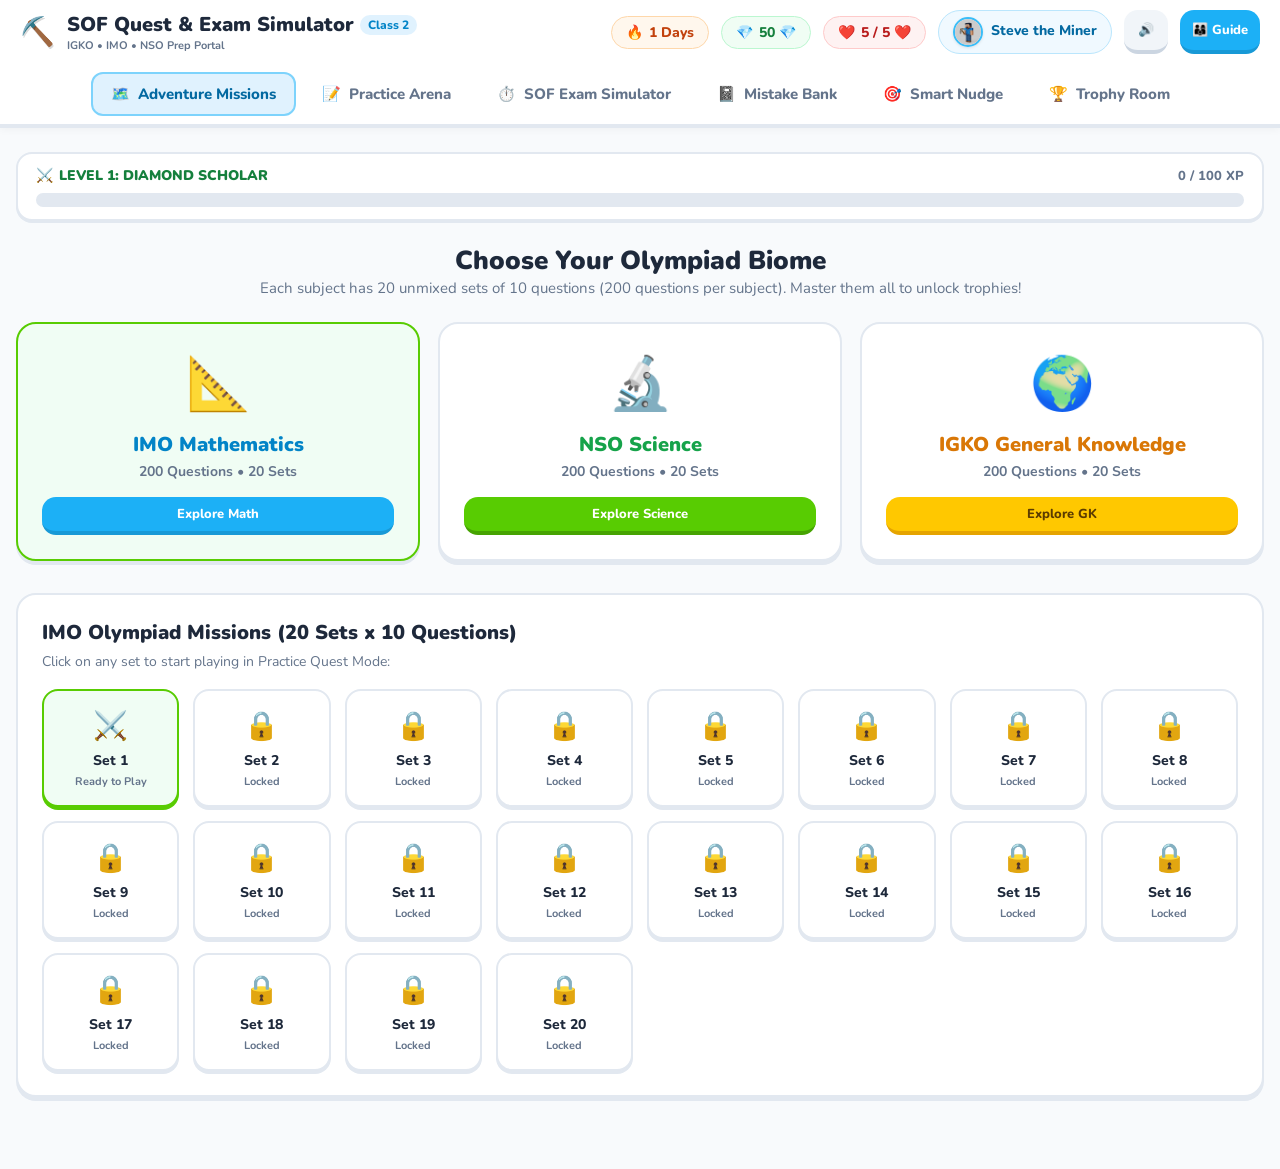
==== commit e57080d1: "feat: expand 300 Olympiad questions (Sets 11-20), anti-gaming revision mode, and Minecraft character" ====
--- a/index.html
+++ b/index.html
@@ -114,7 +114,7 @@
     <section id="pane-quest" class="tab-pane active">
       <div style="text-align: center; margin-bottom: 24px;">
         <h1 style="font-size: 26px; font-weight: 900; color: #1e293b;">Choose Your Olympiad Biome</h1>
-        <p style="color: var(--text-muted); font-size: 15px;">Each subject has 10 unmixed sets of 10 questions. Master them all to unlock trophies!</p>
+        <p style="color: var(--text-muted); font-size: 15px;">Each subject has 20 unmixed sets of 10 questions (200 questions per subject). Master them all to unlock trophies!</p>
       </div>
 
       <!-- Subject Biome Selector -->
@@ -122,21 +122,21 @@
         <div class="biome-card active-subject" id="biome-imo" onclick="window.app.selectSubject('IMO')">
           <div class="biome-icon">📐</div>
           <div class="biome-title" style="color: #0284c7;">IMO Mathematics</div>
-          <div class="biome-subtitle">100 Questions • 10 Sets</div>
+          <div class="biome-subtitle">200 Questions • 20 Sets</div>
           <button class="btn-tactile btn-blue" style="width: 100%; font-size: 13px; padding: 8px;">Explore Math</button>
         </div>
 
         <div class="biome-card" id="biome-nso" onclick="window.app.selectSubject('NSO')">
           <div class="biome-icon">🔬</div>
           <div class="biome-title" style="color: #16a34a;">NSO Science</div>
-          <div class="biome-subtitle">100 Questions • 10 Sets</div>
+          <div class="biome-subtitle">200 Questions • 20 Sets</div>
           <button class="btn-tactile btn-green" style="width: 100%; font-size: 13px; padding: 8px;">Explore Science</button>
         </div>
 
         <div class="biome-card" id="biome-igko" onclick="window.app.selectSubject('IGKO')">
           <div class="biome-icon">🌍</div>
           <div class="biome-title" style="color: #d97706;">IGKO General Knowledge</div>
-          <div class="biome-subtitle">100 Questions • 10 Sets</div>
+          <div class="biome-subtitle">200 Questions • 20 Sets</div>
           <button class="btn-tactile btn-yellow" style="width: 100%; font-size: 13px; padding: 8px;">Explore GK</button>
         </div>
       </div>
@@ -144,7 +144,7 @@
       <!-- Mission Sets Grid -->
       <div class="card-box">
         <h2 id="active-subject-title" style="font-size: 20px; font-weight: 900; margin-bottom: 6px; color: #1e293b;">
-          IMO Mathematics Missions (10 Sets x 10 Questions)
+          IMO Mathematics Missions (20 Sets x 10 Questions)
         </h2>
         <p style="color: var(--text-muted); font-size: 14px; margin-bottom: 16px;">Click on any set to start playing in Practice Quest Mode:</p>
         <div class="set-nodes-grid" id="sets-node-container"></div>
--- a/css/minecraft-theme.css
+++ b/css/minecraft-theme.css
@@ -268,3 +268,81 @@
   justify-content: center;
   flex-shrink: 0;
 }
+
+/* Real Minecraft Character Avatars (Archetype 2: Modern Overworld Clean) */
+.hud-companion-img {
+  width: 30px;
+  height: 30px;
+  border-radius: 50%;
+  border: 2px solid #38bdf8;
+  object-fit: cover;
+  display: inline-block;
+  vertical-align: middle;
+  box-shadow: 0 1px 3px rgba(0, 0, 0, 0.1);
+  margin-right: 4px;
+}
+
+.mascot-speech-img {
+  width: 54px;
+  height: 54px;
+  border-radius: 50%;
+  border: 2.5px solid #38bdf8;
+  object-fit: cover;
+  box-shadow: 0 2px 6px rgba(0, 0, 0, 0.12);
+}
+
+.mascot-select-img {
+  width: 64px;
+  height: 64px;
+  border-radius: 50%;
+  border: 3px solid #e2e8f0;
+  object-fit: cover;
+  margin: 0 auto 8px;
+  display: block;
+  transition: transform 0.15s, border-color 0.15s;
+}
+
+.mascot-pick-card.active-mascot .mascot-select-img {
+  border-color: #0284c7;
+  box-shadow: 0 0 0 3px #bae6fd;
+}
+
+.mascot-pick-card:hover .mascot-select-img {
+  transform: scale(1.05);
+}
+
+/* Revision Mode Styling (Archetype 2: Modern Overworld Clean) */
+.revision-banner {
+  background: rgba(245, 158, 11, 0.15);
+  border: 1px solid #f59e0b;
+  border-radius: 20px;
+  padding: 10px 16px;
+  margin-bottom: 18px;
+  display: flex;
+  align-items: center;
+  justify-content: space-between;
+  gap: 10px;
+  flex-wrap: wrap;
+  font-weight: 800;
+  font-size: 14px;
+  color: #f59e0b;
+}
+
+.revision-badge-pill {
+  background: rgba(245, 158, 11, 0.15);
+  color: #f59e0b;
+  border: 1px solid #f59e0b;
+  font-weight: 800;
+  padding: 3px 10px;
+  border-radius: 20px;
+  font-size: 11px;
+  letter-spacing: 0.5px;
+  text-transform: uppercase;
+  white-space: nowrap;
+}
+
+.set-node-card.completed .set-node-status {
+  color: #854d0e;
+  font-weight: 800;
+}
+
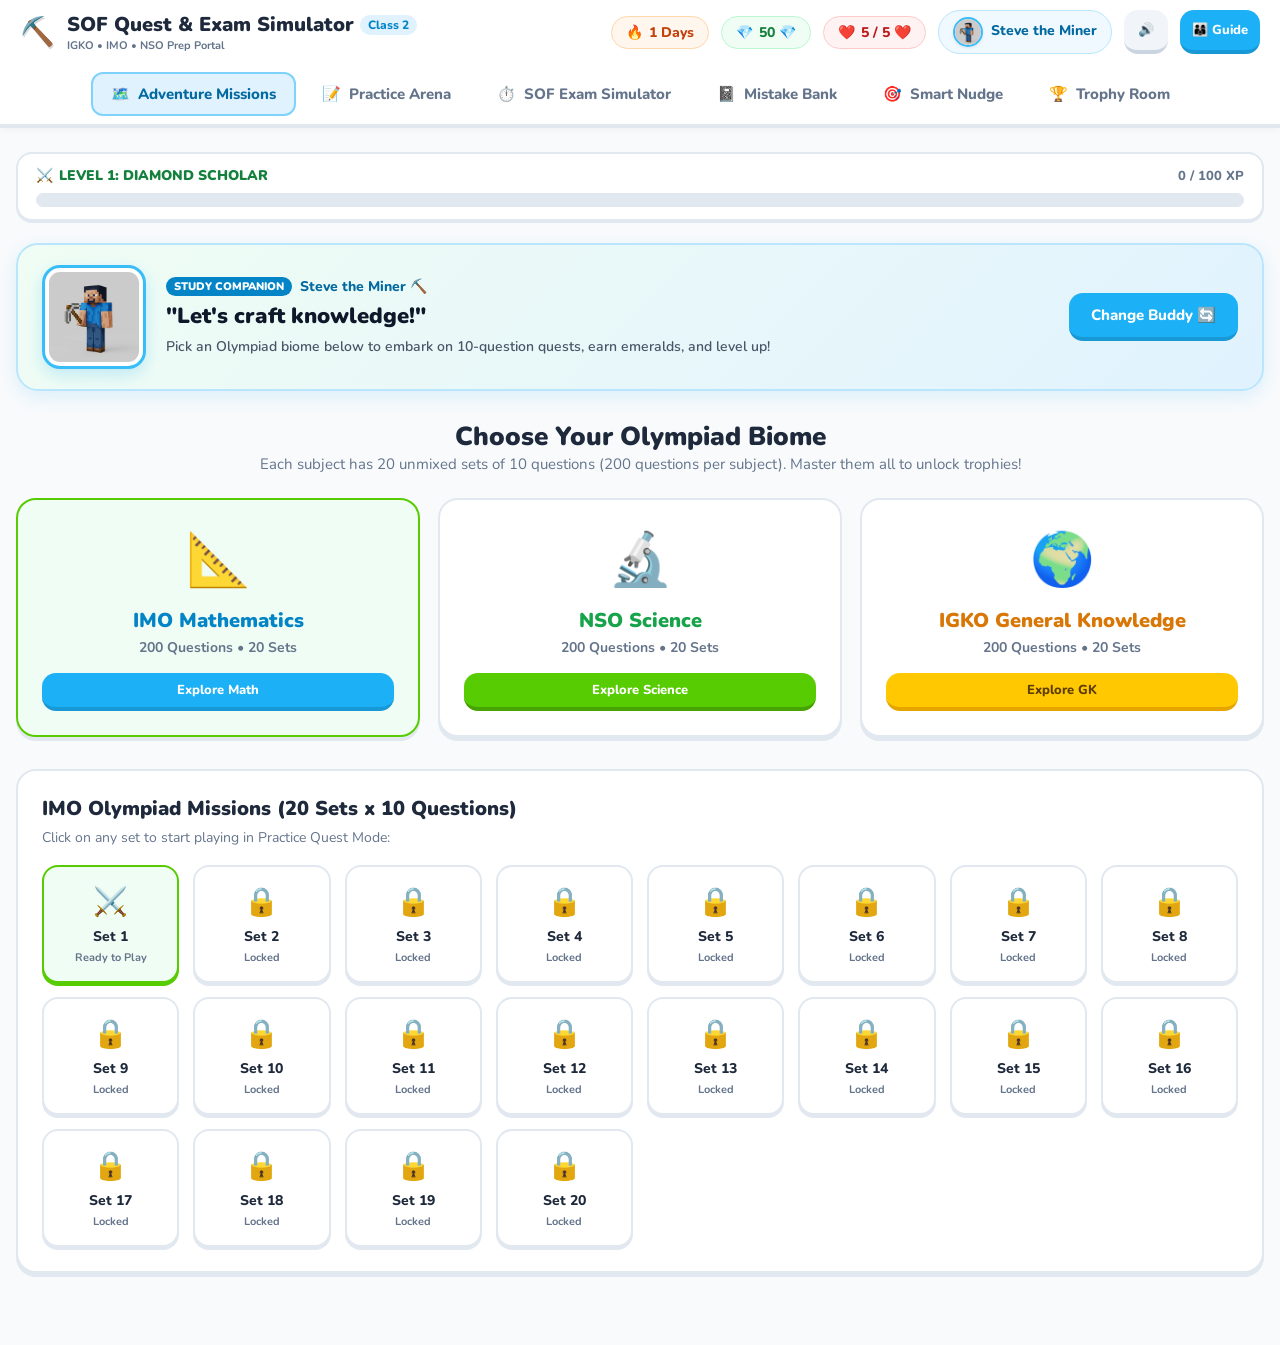
==== commit 6113317b: "feat: enhance UI with prominent full-body Minecraft character hero banner and uncropped cards" ====
--- a/index.html
+++ b/index.html
@@ -112,6 +112,30 @@
     <!-- TAB 1: ADVENTURE MISSIONS (SUBJECT & SETS) -->
     <!-- ========================================== -->
     <section id="pane-quest" class="tab-pane active">
+      <!-- Active Minecraft Companion Hero Banner -->
+      <div class="mascot-hero-card" id="mascot-hero-card">
+        <div class="mascot-hero-visual">
+          <img src="assets/minecraft/steve.jpg" alt="Steve the Miner" id="mascot-hero-img" class="mascot-hero-full-img" data-mascot-fallback="steve" />
+        </div>
+        <div class="mascot-hero-details">
+          <div class="mascot-hero-badge-row">
+            <span class="brand-badge" style="background: #0284c7; color: #fff; font-weight: 900; font-size: 11px;">STUDY COMPANION</span>
+            <span class="mascot-hero-buddy-name" id="mascot-hero-buddy-name">Steve the Miner ⛏️</span>
+          </div>
+          <h2 class="mascot-hero-heading" id="mascot-hero-heading">
+            "Let's craft knowledge together!"
+          </h2>
+          <p class="mascot-hero-subtext" id="mascot-hero-subtext">
+            Pick an Olympiad biome below to embark on 10-question quests, earn emeralds, and level up!
+          </p>
+        </div>
+        <div class="mascot-hero-action">
+          <button class="btn-tactile btn-blue touch-44" onclick="window.app.switchTab('trophies')" aria-label="Change Minecraft Study Companion">
+            Change Buddy 🔄
+          </button>
+        </div>
+      </div>
+
       <div style="text-align: center; margin-bottom: 24px;">
         <h1 style="font-size: 26px; font-weight: 900; color: #1e293b;">Choose Your Olympiad Biome</h1>
         <p style="color: var(--text-muted); font-size: 15px;">Each subject has 20 unmixed sets of 10 questions (200 questions per subject). Master them all to unlock trophies!</p>
--- a/css/minecraft-theme.css
+++ b/css/minecraft-theme.css
@@ -108,16 +108,18 @@
 }
 
 .mascot-avatar-box {
-  width: 64px;
-  height: 64px;
-  border-radius: 16px;
-  background: #dcfce7;
-  border: 2px solid #86efac;
+  width: 84px;
+  height: 84px;
+  border-radius: 18px;
+  background: #ffffff;
+  border: 2.5px solid #86efac;
   display: flex;
   align-items: center;
   justify-content: center;
   flex-shrink: 0;
-  font-size: 32px;
+  font-size: 38px;
+  overflow: hidden;
+  box-shadow: 0 4px 10px rgba(0, 0, 0, 0.06);
 }
 
 .mascot-text-box {
@@ -283,32 +285,134 @@
 }
 
 .mascot-speech-img {
-  width: 54px;
-  height: 54px;
-  border-radius: 50%;
-  border: 2.5px solid #38bdf8;
-  object-fit: cover;
-  box-shadow: 0 2px 6px rgba(0, 0, 0, 0.12);
+  width: 100%;
+  height: 100%;
+  border-radius: 14px;
+  object-fit: contain;
+  background: #ffffff;
+  display: block;
 }
 
 .mascot-select-img {
-  width: 64px;
-  height: 64px;
-  border-radius: 50%;
-  border: 3px solid #e2e8f0;
-  object-fit: cover;
-  margin: 0 auto 8px;
+  width: 110px;
+  height: 110px;
+  border-radius: 16px;
+  border: 2.5px solid #e2e8f0;
+  object-fit: contain;
+  background: #ffffff;
+  padding: 4px;
+  margin: 0 auto 10px;
   display: block;
-  transition: transform 0.15s, border-color 0.15s;
+  transition: transform 0.2s cubic-bezier(0.34, 1.56, 0.64, 1), border-color 0.2s, box-shadow 0.2s;
+  box-shadow: 0 4px 12px rgba(0, 0, 0, 0.05);
+}
+
+.mascot-pick-card {
+  transition: all 0.2s ease;
+  display: flex;
+  flex-direction: column;
+  align-items: center;
+  justify-content: space-between;
+  padding: 18px 14px;
+}
+
+.mascot-pick-card.active-mascot {
+  border-color: #0284c7 !important;
+  background: #f0f9ff !important;
+  box-shadow: 0 4px 14px rgba(2, 132, 199, 0.15) !important;
 }
 
 .mascot-pick-card.active-mascot .mascot-select-img {
-  border-color: #0284c7;
-  box-shadow: 0 0 0 3px #bae6fd;
+  border-color: #38bdf8;
+  box-shadow: 0 0 0 3px #bae6fd, 0 8px 18px rgba(14, 165, 233, 0.25);
+  transform: translateY(-3px) scale(1.04);
 }
 
 .mascot-pick-card:hover .mascot-select-img {
-  transform: scale(1.05);
+  transform: translateY(-4px) scale(1.05);
+}
+
+/* Mascot Hero Card on Adventure Missions Screen */
+.mascot-hero-card {
+  display: flex;
+  align-items: center;
+  gap: 20px;
+  background: linear-gradient(135deg, #f0fdf4 0%, #e0f2fe 100%);
+  border: 2.5px solid #bae6fd;
+  border-radius: 22px;
+  padding: 20px 24px;
+  margin-bottom: 28px;
+  box-shadow: 0 6px 18px rgba(14, 165, 233, 0.12);
+}
+
+.mascot-hero-visual {
+  flex-shrink: 0;
+}
+
+.mascot-hero-full-img {
+  width: 104px;
+  height: 104px;
+  object-fit: contain;
+  border-radius: 18px;
+  background: #ffffff;
+  border: 3px solid #38bdf8;
+  padding: 4px;
+  box-shadow: 0 6px 16px rgba(14, 165, 233, 0.2);
+  display: block;
+  transition: transform 0.2s cubic-bezier(0.34, 1.56, 0.64, 1);
+}
+
+.mascot-hero-card:hover .mascot-hero-full-img {
+  transform: scale(1.05) rotate(-2deg);
+}
+
+.mascot-hero-details {
+  flex: 1;
+}
+
+.mascot-hero-badge-row {
+  display: flex;
+  align-items: center;
+  gap: 8px;
+  margin-bottom: 6px;
+}
+
+.mascot-hero-buddy-name {
+  font-size: 14px;
+  font-weight: 800;
+  color: #0369a1;
+}
+
+.mascot-hero-heading {
+  font-size: 22px;
+  font-weight: 900;
+  color: #0f172a;
+  margin-bottom: 6px;
+  line-height: 1.3;
+}
+
+.mascot-hero-subtext {
+  font-size: 14px;
+  color: #475569;
+  font-weight: 600;
+  line-height: 1.4;
+  margin: 0;
+}
+
+.mascot-hero-action {
+  flex-shrink: 0;
+}
+
+@media (max-width: 640px) {
+  .mascot-hero-card {
+    flex-direction: column;
+    text-align: center;
+    padding: 20px;
+    gap: 16px;
+  }
+  .mascot-hero-badge-row {
+    justify-content: center;
+  }
 }
 
 /* Revision Mode Styling (Archetype 2: Modern Overworld Clean) */
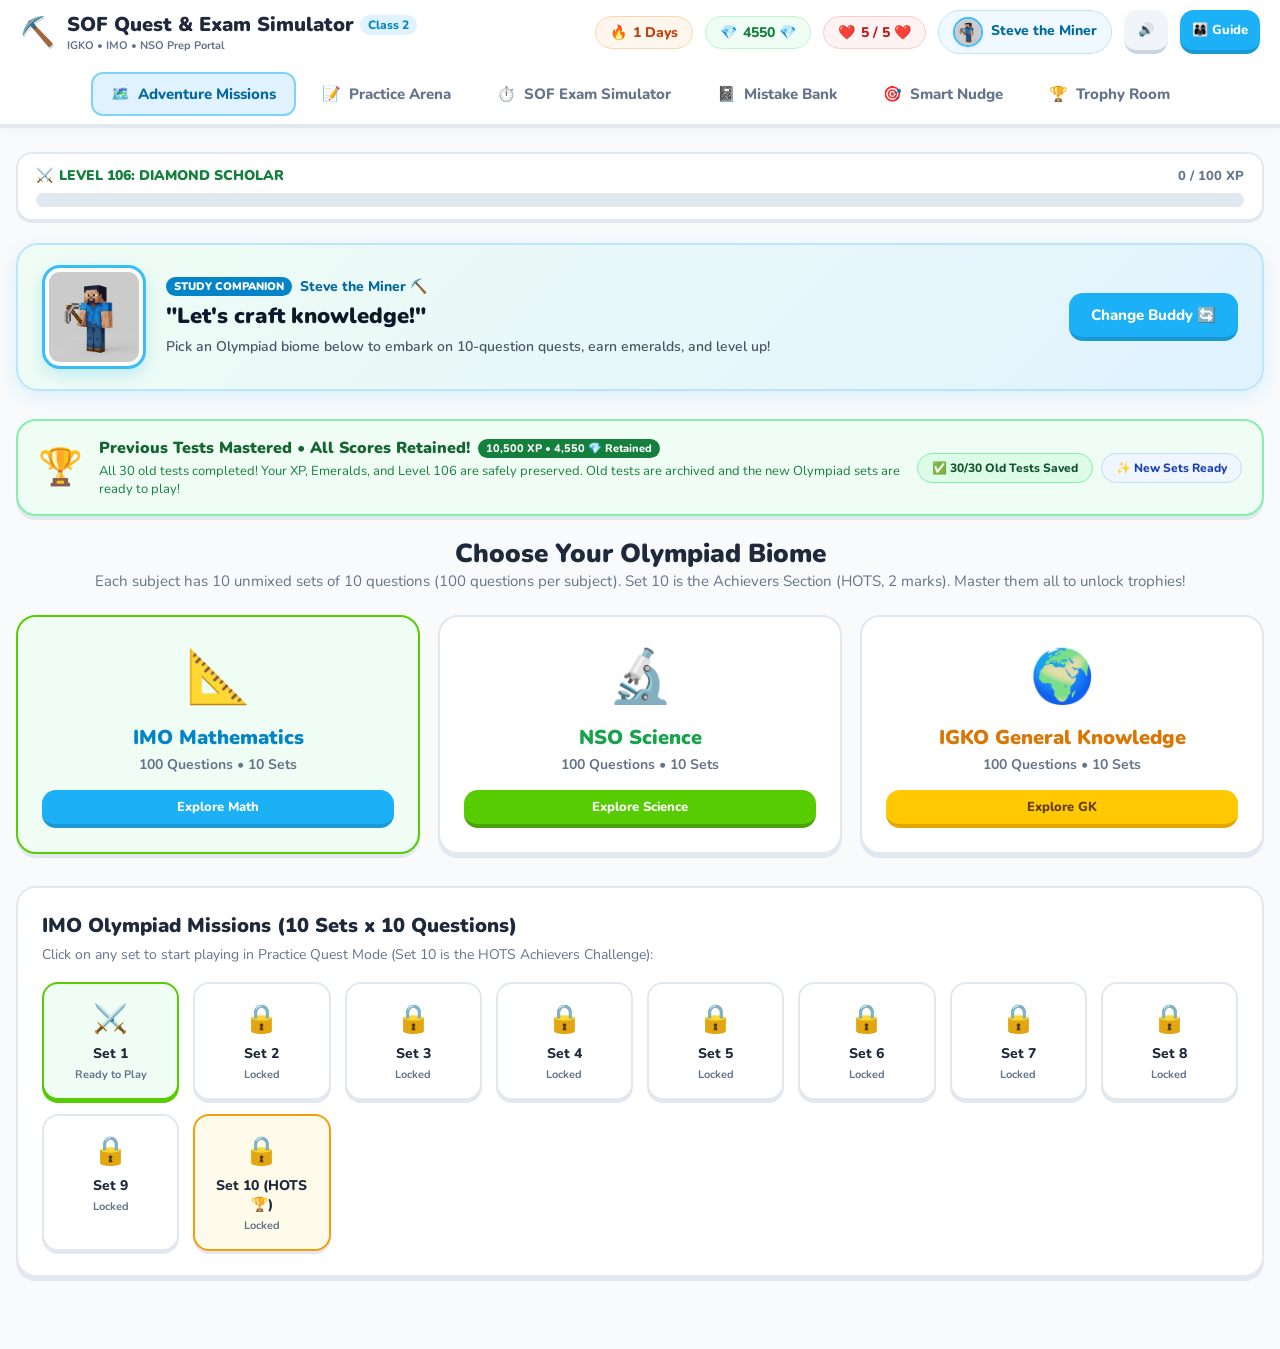
==== commit 3603e5ae: "feat: remove old tests, retain earned scores, and promote 300 new questions as Sets 1-10" ====
--- a/index.html
+++ b/index.html
@@ -136,9 +136,27 @@
         </div>
       </div>
 
+      <!-- Edition 1 Retained Score & Active Edition 2 Status Banner -->
+      <div class="card-box" style="margin-bottom: 20px; background: #f0fdf4; border: 2px solid #86efac; padding: 16px 20px; display: flex; align-items: center; gap: 16px; flex-wrap: wrap;">
+        <div style="font-size: 36px;">🏆</div>
+        <div style="flex: 1; min-width: 240px;">
+          <div style="display: flex; align-items: center; gap: 8px; flex-wrap: wrap;">
+            <span style="font-size: 16px; font-weight: 900; color: #166534;">Previous Tests Mastered • All Scores Retained!</span>
+            <span class="brand-badge" style="background: #15803d; color: #fff; font-size: 11px;">10,500 XP &bull; 4,550 💎 Retained</span>
+          </div>
+          <div style="font-size: 13px; color: #15803d; margin-top: 3px;">
+            All 30 old tests completed! Your XP, Emeralds, and Level 106 are safely preserved. Old tests are archived and the new Olympiad sets are ready to play!
+          </div>
+        </div>
+        <div style="display: flex; gap: 8px;">
+          <span class="mc-stat-pill" style="background: #dcfce7; border-color: #86efac; color: #14532d; font-size: 12px;">✅ 30/30 Old Tests Saved</span>
+          <span class="mc-stat-pill" style="background: #eff6ff; border-color: #bfdbfe; color: #1e40af; font-size: 12px;">✨ New Sets Ready</span>
+        </div>
+      </div>
+
       <div style="text-align: center; margin-bottom: 24px;">
         <h1 style="font-size: 26px; font-weight: 900; color: #1e293b;">Choose Your Olympiad Biome</h1>
-        <p style="color: var(--text-muted); font-size: 15px;">Each subject has 20 unmixed sets of 10 questions (200 questions per subject). Master them all to unlock trophies!</p>
+        <p style="color: var(--text-muted); font-size: 15px;">Each subject has 10 unmixed sets of 10 questions (100 questions per subject). Set 10 is the Achievers Section (HOTS, 2 marks). Master them all to unlock trophies!</p>
       </div>
 
       <!-- Subject Biome Selector -->
@@ -146,21 +164,21 @@
         <div class="biome-card active-subject" id="biome-imo" onclick="window.app.selectSubject('IMO')">
           <div class="biome-icon">📐</div>
           <div class="biome-title" style="color: #0284c7;">IMO Mathematics</div>
-          <div class="biome-subtitle">200 Questions • 20 Sets</div>
+          <div class="biome-subtitle">100 Questions • 10 Sets</div>
           <button class="btn-tactile btn-blue" style="width: 100%; font-size: 13px; padding: 8px;">Explore Math</button>
         </div>
 
         <div class="biome-card" id="biome-nso" onclick="window.app.selectSubject('NSO')">
           <div class="biome-icon">🔬</div>
           <div class="biome-title" style="color: #16a34a;">NSO Science</div>
-          <div class="biome-subtitle">200 Questions • 20 Sets</div>
+          <div class="biome-subtitle">100 Questions • 10 Sets</div>
           <button class="btn-tactile btn-green" style="width: 100%; font-size: 13px; padding: 8px;">Explore Science</button>
         </div>
 
         <div class="biome-card" id="biome-igko" onclick="window.app.selectSubject('IGKO')">
           <div class="biome-icon">🌍</div>
           <div class="biome-title" style="color: #d97706;">IGKO General Knowledge</div>
-          <div class="biome-subtitle">200 Questions • 20 Sets</div>
+          <div class="biome-subtitle">100 Questions • 10 Sets</div>
           <button class="btn-tactile btn-yellow" style="width: 100%; font-size: 13px; padding: 8px;">Explore GK</button>
         </div>
       </div>
@@ -168,9 +186,9 @@
       <!-- Mission Sets Grid -->
       <div class="card-box">
         <h2 id="active-subject-title" style="font-size: 20px; font-weight: 900; margin-bottom: 6px; color: #1e293b;">
-          IMO Mathematics Missions (20 Sets x 10 Questions)
+          IMO Mathematics Missions (10 Sets x 10 Questions)
         </h2>
-        <p style="color: var(--text-muted); font-size: 14px; margin-bottom: 16px;">Click on any set to start playing in Practice Quest Mode:</p>
+        <p style="color: var(--text-muted); font-size: 14px; margin-bottom: 16px;">Click on any set to start playing in Practice Quest Mode (Set 10 is the HOTS Achievers Challenge):</p>
         <div class="set-nodes-grid" id="sets-node-container"></div>
       </div>
     </section>
--- a/css/minecraft-theme.css
+++ b/css/minecraft-theme.css
@@ -218,6 +218,16 @@
   background: #f0fdf4;
   border-color: var(--primary);
   box-shadow: 0 3px 0 var(--primary);
+}
+
+.set-node-card.achievers-card {
+  border-color: #f59e0b;
+  background: #fffbeb;
+}
+
+.set-node-card.achievers-card.current {
+  border-color: #f59e0b;
+  box-shadow: 0 4px 0 #d97706, 0 0 10px rgba(245, 158, 11, 0.3);
 }
 
 .set-node-icon {
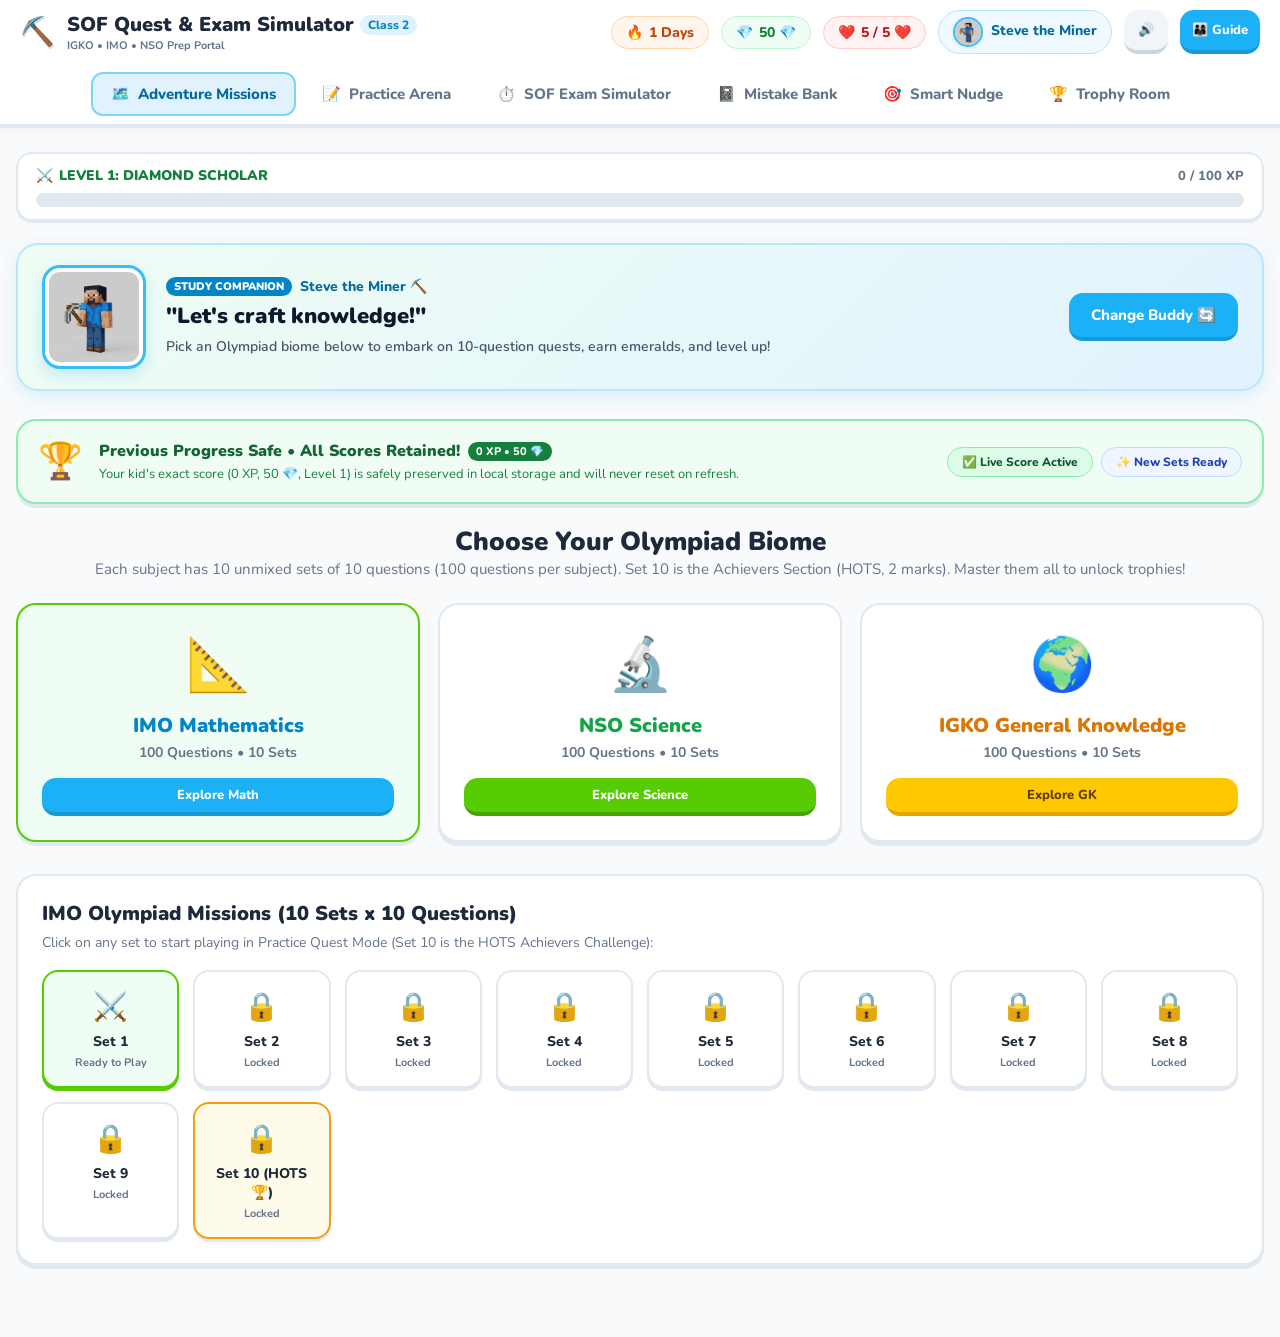
==== commit 9f7b5f40: "fix: make retained score banner dynamic to reflect child exact saved scores and preserve storage wit" ====
--- a/index.html
+++ b/index.html
@@ -137,19 +137,19 @@
       </div>
 
       <!-- Edition 1 Retained Score & Active Edition 2 Status Banner -->
-      <div class="card-box" style="margin-bottom: 20px; background: #f0fdf4; border: 2px solid #86efac; padding: 16px 20px; display: flex; align-items: center; gap: 16px; flex-wrap: wrap;">
+      <div class="card-box" id="retained-score-banner" style="margin-bottom: 20px; background: #f0fdf4; border: 2px solid #86efac; padding: 16px 20px; display: flex; align-items: center; gap: 16px; flex-wrap: wrap;">
         <div style="font-size: 36px;">🏆</div>
         <div style="flex: 1; min-width: 240px;">
           <div style="display: flex; align-items: center; gap: 8px; flex-wrap: wrap;">
-            <span style="font-size: 16px; font-weight: 900; color: #166534;">Previous Tests Mastered • All Scores Retained!</span>
-            <span class="brand-badge" style="background: #15803d; color: #fff; font-size: 11px;">10,500 XP &bull; 4,550 💎 Retained</span>
+            <span style="font-size: 16px; font-weight: 900; color: #166534;">Previous Progress Safe • All Scores Retained!</span>
+            <span class="brand-badge" id="retained-score-badge" style="background: #15803d; color: #fff; font-size: 11px;">Loading score...</span>
           </div>
-          <div style="font-size: 13px; color: #15803d; margin-top: 3px;">
-            All 30 old tests completed! Your XP, Emeralds, and Level 106 are safely preserved. Old tests are archived and the new Olympiad sets are ready to play!
+          <div style="font-size: 13px; color: #15803d; margin-top: 3px;" id="retained-score-subtext">
+            Your earned score and badges are safely preserved in your browser and will never reset on refresh. Old tests are archived and the new Olympiad sets are ready to play!
           </div>
         </div>
         <div style="display: flex; gap: 8px;">
-          <span class="mc-stat-pill" style="background: #dcfce7; border-color: #86efac; color: #14532d; font-size: 12px;">✅ 30/30 Old Tests Saved</span>
+          <span class="mc-stat-pill" id="retained-sets-pill" style="background: #dcfce7; border-color: #86efac; color: #14532d; font-size: 12px;">✅ Progress Saved</span>
           <span class="mc-stat-pill" style="background: #eff6ff; border-color: #bfdbfe; color: #1e40af; font-size: 12px;">✨ New Sets Ready</span>
         </div>
       </div>
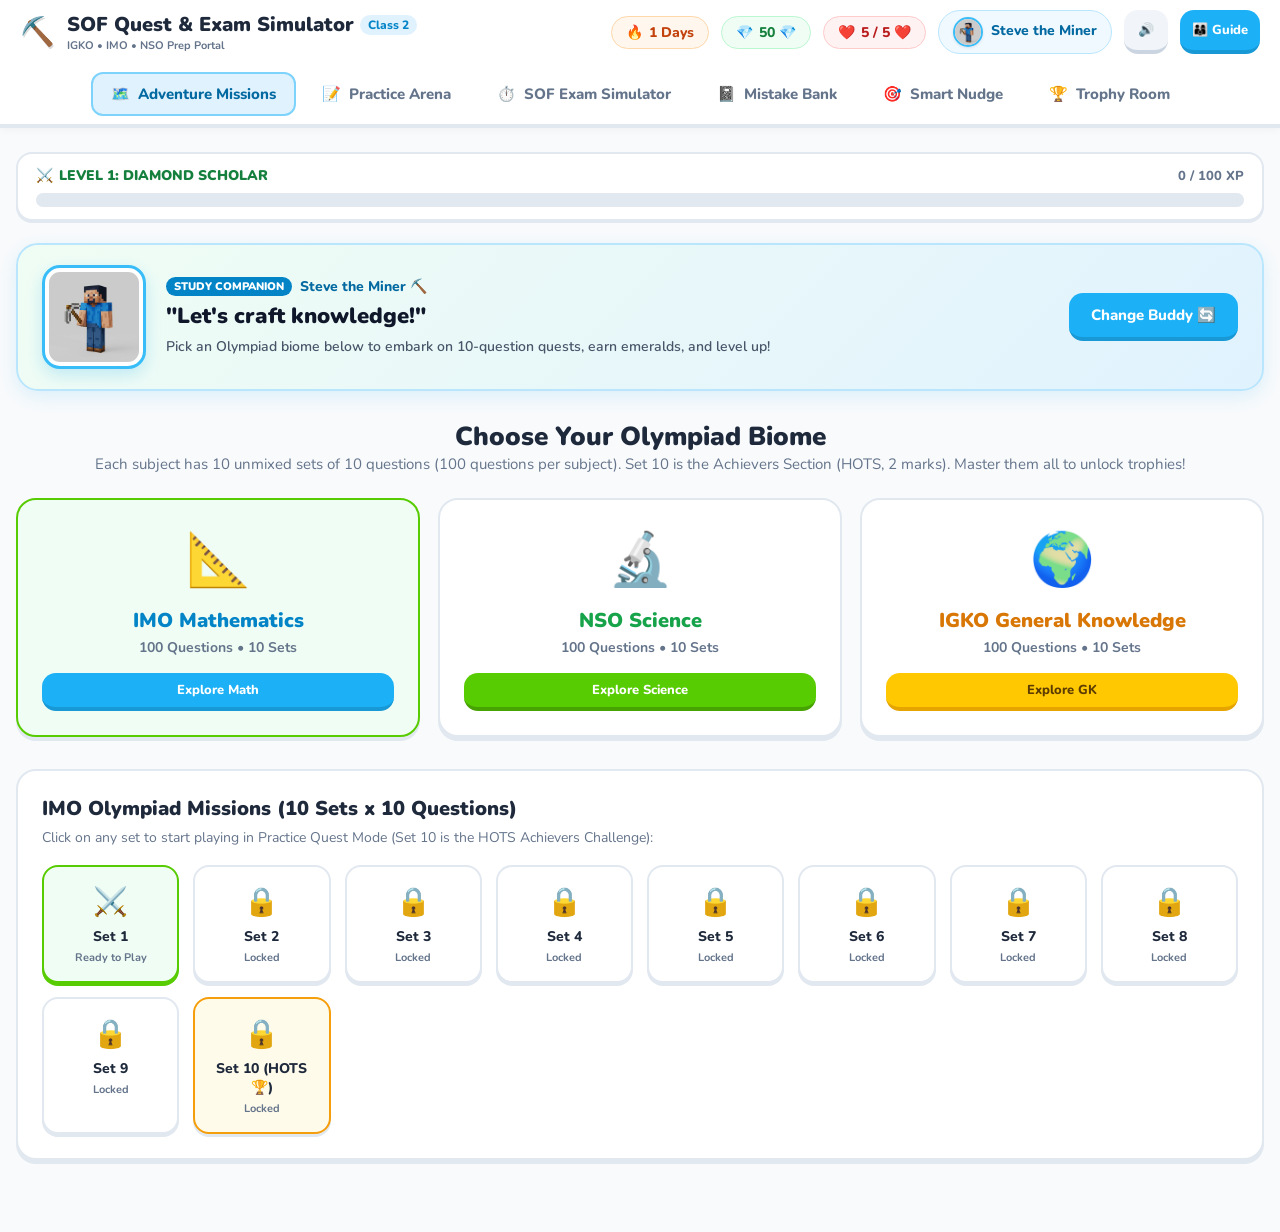
==== commit 299740ee: "feat: remove retained score banner message completely while preserving exact local storage score" ====
--- a/index.html
+++ b/index.html
@@ -136,23 +136,6 @@
         </div>
       </div>
 
-      <!-- Edition 1 Retained Score & Active Edition 2 Status Banner -->
-      <div class="card-box" id="retained-score-banner" style="margin-bottom: 20px; background: #f0fdf4; border: 2px solid #86efac; padding: 16px 20px; display: flex; align-items: center; gap: 16px; flex-wrap: wrap;">
-        <div style="font-size: 36px;">🏆</div>
-        <div style="flex: 1; min-width: 240px;">
-          <div style="display: flex; align-items: center; gap: 8px; flex-wrap: wrap;">
-            <span style="font-size: 16px; font-weight: 900; color: #166534;">Previous Progress Safe • All Scores Retained!</span>
-            <span class="brand-badge" id="retained-score-badge" style="background: #15803d; color: #fff; font-size: 11px;">Loading score...</span>
-          </div>
-          <div style="font-size: 13px; color: #15803d; margin-top: 3px;" id="retained-score-subtext">
-            Your earned score and badges are safely preserved in your browser and will never reset on refresh. Old tests are archived and the new Olympiad sets are ready to play!
-          </div>
-        </div>
-        <div style="display: flex; gap: 8px;">
-          <span class="mc-stat-pill" id="retained-sets-pill" style="background: #dcfce7; border-color: #86efac; color: #14532d; font-size: 12px;">✅ Progress Saved</span>
-          <span class="mc-stat-pill" style="background: #eff6ff; border-color: #bfdbfe; color: #1e40af; font-size: 12px;">✨ New Sets Ready</span>
-        </div>
-      </div>
 
       <div style="text-align: center; margin-bottom: 24px;">
         <h1 style="font-size: 26px; font-weight: 900; color: #1e293b;">Choose Your Olympiad Biome</h1>
